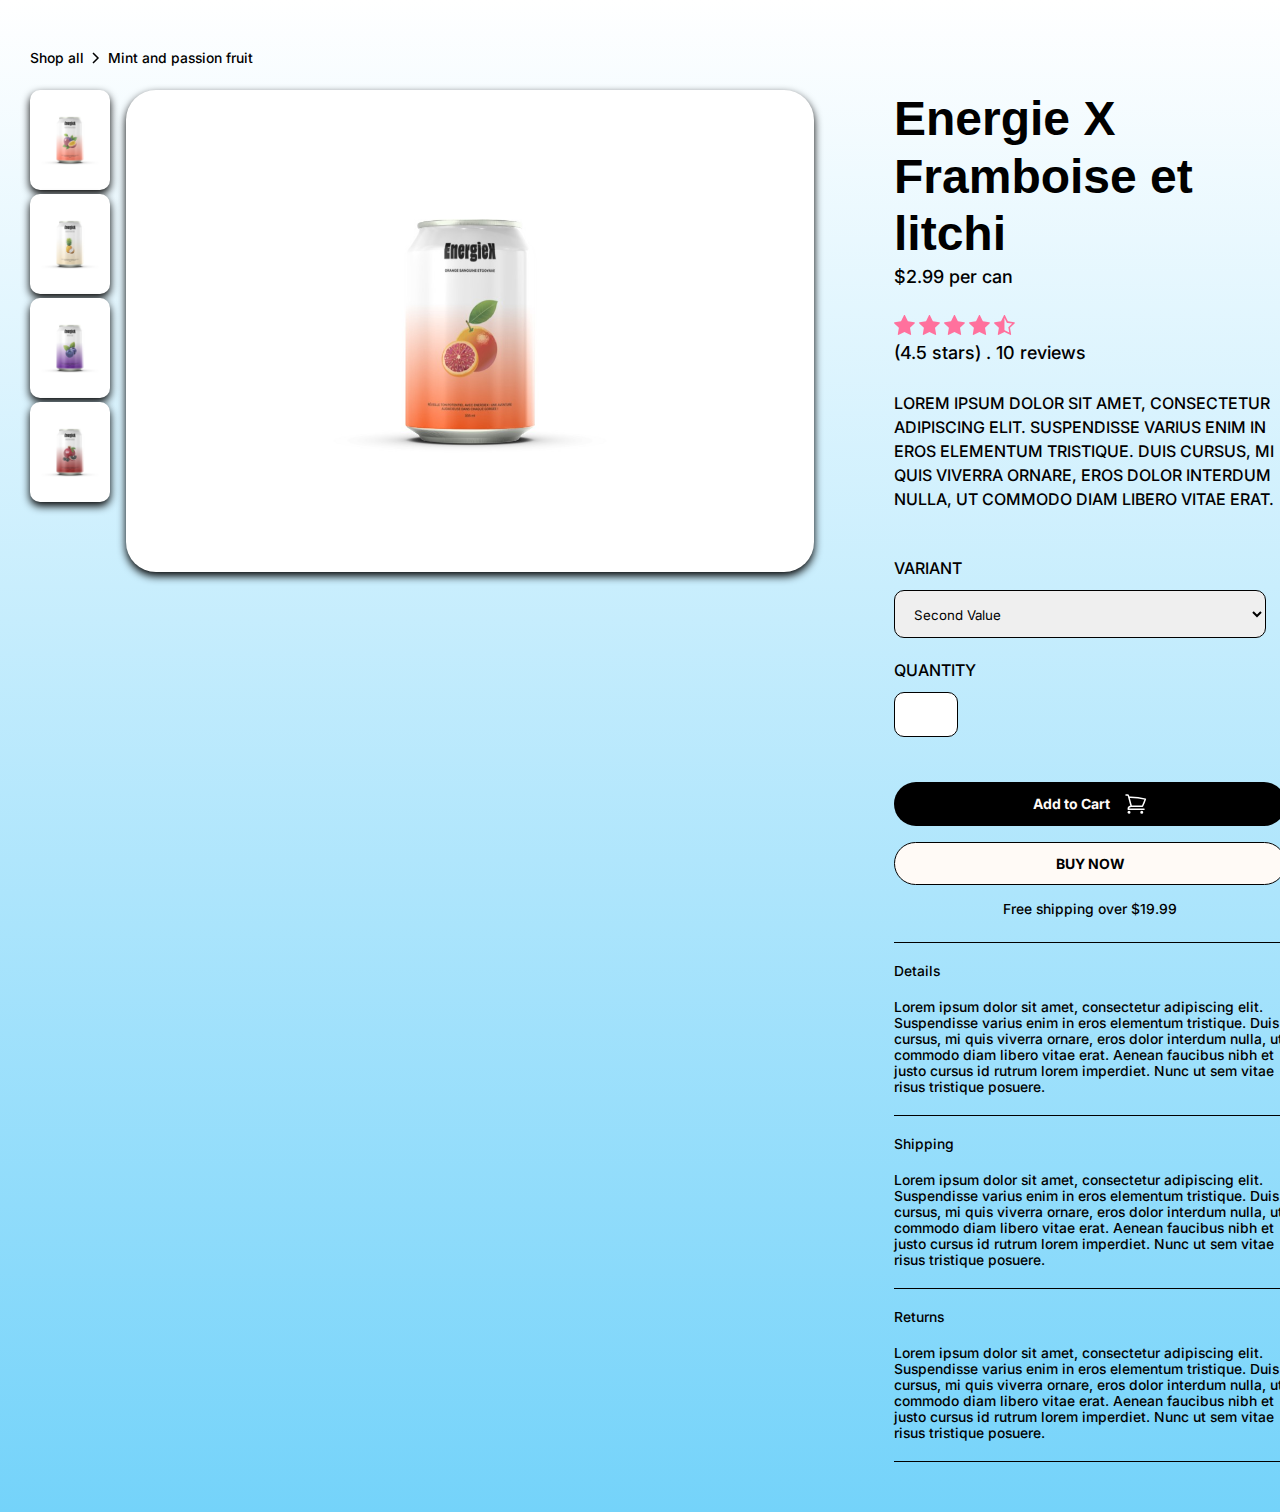
==== product.html @ bf5f7eb1 "kkvjfkdjehu" ====
<!DOCTYPE html>
<html lang="en">
  <head>
    <meta charset="UTF-8" />
    <meta name="viewport" content="width=device-width, initial-scale=1.0" />
    <link rel="stylesheet" href="style.css" />
    <title>EnergieX | Products</title>
  </head>
  <body>
    <section style="padding: 50px 30px;">
      <div class="path">
        <p class="body-font">Shop all</p>
        <img src="/assets/img/svg/arrow.svg" alt="" />
        <p class="body-font">Mint and passion fruit</p>
      </div>
      <aside>
        <div class="preview">
          <div class="quick_product">
            <div>
              <img src="/assets/img/png/mockupPng1.png" alt="" />
            </div>
            <div>
              <img src="/assets/img/png/mockupPng2.png" alt="" />
            </div>
            <div>
              <img src="/assets/img/png/mockupPng3.png" alt="" />
            </div>
            <div>
              <img src="/assets/img/png/mockupPng4.png" alt="" />
            </div>
          </div>
          <div class="img_preview">
            <img style="max-width: 688px; max-height: 640px; object-fit: cover;" src="/assets/img/png/mockupPng5.png" alt="" />
          </div>
        </div>
        <div class="product-details">
          <div class="product-name">
            <h4 class="headline4">Energie X Framboise et litchi</h4>
            <p class="body-font2">$2.99 per can</p>
          </div>
          <div class="rate">
            <div class="stars">
              <img src="/assets/img/svg/start_filled.svg" alt="" />
              <img src="/assets/img/svg/start_filled.svg" alt="" />
              <img src="/assets/img/svg/start_filled.svg" alt="" />
              <img src="/assets/img/svg/start_filled.svg" alt="" />
              <img src="/assets/img/svg/star_half.svg" alt="" />
            </div>
            <p class="body-font2">(4.5 stars) . 10 reviews</p>
          </div>
          <p class="tagline">
            Lorem ipsum dolor sit amet, consectetur adipiscing elit. Suspendisse
            varius enim in eros elementum tristique. Duis cursus, mi quis
            viverra ornare, eros dolor interdum nulla, ut commodo diam libero
            vitae erat.
          </p>
          <div>
            <div class="form-input">
              <label class="tagline" for="">Variant</label>
              <select class="input-text" name="Select">
                <option value="first">First Value</option>
                <option value="second" selected>Second Value</option>
                <option value="third">Third Value</option>
                <option value="third">Third Value</option>
                <option value="third">Third Value</option>
                <option value="third">Third Value</option>
                <option value="third">Third Value</option>
                <option value="third">Third Value</option>
                <option value="third">Third Value</option>
              </select>
            </div>
            <div class="form-input">
              <label class="tagline" for="">Quantity</label>
              <input class="quantity" type="text" />
            </div>
          </div>
          <div class="button-large">
            <button style="width: 100%;" class="button-secondary">
              <p>Add to Cart</p>
              <img src="/assets/img/svg/cart.svg" alt="" />
            </button>
            <button style="width: 100%;" class="button-primary">BUY NOW</button>
            <p class="body-font">Free shipping over $19.99</p>
          </div>
          <div class="delivery_infos">
            <div>
              <p class="body-font">Details</p>
              <p class="body-font">
                Lorem ipsum dolor sit amet, consectetur adipiscing elit.
                Suspendisse varius enim in eros elementum tristique. Duis
                cursus, mi quis viverra ornare, eros dolor interdum nulla, ut
                commodo diam libero vitae erat. Aenean faucibus nibh et justo
                cursus id rutrum lorem imperdiet. Nunc ut sem vitae risus
                tristique posuere.
              </p>
            </div>
            <div>
              <p class="body-font">Shipping</p>
              <p class="body-font">
                Lorem ipsum dolor sit amet, consectetur adipiscing elit.
                Suspendisse varius enim in eros elementum tristique. Duis
                cursus, mi quis viverra ornare, eros dolor interdum nulla, ut
                commodo diam libero vitae erat. Aenean faucibus nibh et justo
                cursus id rutrum lorem imperdiet. Nunc ut sem vitae risus
                tristique posuere.
              </p>
            </div>
            <div>
              <p class="body-font">Returns</p>
              <p class="body-font">
                Lorem ipsum dolor sit amet, consectetur adipiscing elit.
                Suspendisse varius enim in eros elementum tristique. Duis
                cursus, mi quis viverra ornare, eros dolor interdum nulla, ut
                commodo diam libero vitae erat. Aenean faucibus nibh et justo
                cursus id rutrum lorem imperdiet. Nunc ut sem vitae risus
                tristique posuere.
              </p>
            </div>
          </div>
        </div>
      </aside>
    </section>
  </body>
</html>
---- style.css ----
@import url("https://fonts.googleapis.com/css2?family=Inter:ital,opsz,wght@0,14..32,100..900;1,14..32,100..900&display=swap");

/* Variable de couleurs et font. */

:root {
  --obviously_font: "obviously-condensed", sans-serif;
  --inter_font: "Inter", sans-serif;
  --linear-blue: linear-gradient(
    180deg,
    rgba(255, 255, 255, 1) 0%,
    rgba(116, 211, 250, 1) 100%
  );
  --linear-pink: linear-gradient(
    180deg,
    rgba(255, 255, 255, 1) 0%,
    rgba(250, 194, 216, 1) 100%
  );
  --vert-tropical: linear-gradient(
    180deg,
    rgba(255, 255, 255, 1) 0%,
    #00ffaa 100%
  );
  --linear-jaune: linear-gradient(
    180deg,
    rgba(255, 255, 255, 1) 0%,
    #ffd700 100%
  );
  --linear-orange: linear-gradient(
    180deg,
    rgba(255, 255, 255, 1) 0%,
    #ff4500 100%
  );
  --linear-violet: linear-gradient(
    180deg,
    rgba(255, 255, 255, 1) 0%,
    #4b0082 100%
  );
  --linear-pamplemouse: linear-gradient(
    180deg,
    rgba(255, 255, 255, 1) 0%,
    #ff6347 100%
  );
  --linear-beige: linear-gradient(
    180deg,
    rgba(255, 255, 255, 1) 0%,
    #f5deb3 100%
  );
  --linear-rouge: linear-gradient(
    180deg,
    rgba(255, 255, 255, 1) 0%,
    #8b0000 100%
  );
  --linear-rose2: linear-gradient(
    180deg,
    rgba(255, 255, 255, 1) 0%,
    #ff007f 100%
  );
  --linear-vert: linear-gradient(
    180deg,
    rgba(255, 255, 255, 1) 0%,
    #a8e05f 100%
  );
  --pink-color: #ff719d;
  --white-color: #fffaf6;
  --black-color: #000;
  --blue-color: #55b7e0;
}

/* Reset style par default */

* {
  padding: 0;
  margin: 0;
  box-sizing: border-box;
}

/* Styles des different text présent. */

.headline1 {
  font-family: var(--obviously_font);
  font-weight: 900;
  font-size: 159.57px;
  line-height: 172px;
  text-transform: uppercase;
  animation: slideIn 500ms ease-in-out;
}

.headline2 {
  font-family: var(--obviously_font);
  font-weight: 700;
  font-size: 68.91px;
  line-height: 84px;
  text-transform: uppercase;
}

.headline3 {
  font-family: var(--obviously_font);
  font-weight: 700;
  font-size: 58px;
  line-height: 110%;
}

.headline4 {
  font-family: var(--obviously_font);
  font-weight: 700;
  font-size: 48px;
  line-height: 120%;
}

.headline5 {
  font-family: var(--obviously_font);
  font-weight: 200;
  font-size: 39.71px;
  line-height: 19px;
}

.body-font2 {
  font-family: var(--inter_font);
  font-weight: 500;
  font-size: 18px;
  line-height: 150%;
}

.body_bold {
  font-family: var(--inter_font);
  font-weight: 700;
  font-size: 17.97px;
  line-height: 27px;
}

.uppercase {
  font-family: var(--inter_font);
  font-weight: 700;
  font-size: 17.97px;
  line-height: 27px;
  text-transform: uppercase;
}

.body-font {
  font-family: var(--inter_font);
  font-weight: 500;
  font-size: 13.88px;
  line-height: 16px;
}

.tagline {
  font-family: var(--inter_font);
  font-weight: 500;
  font-size: 16px;
  line-height: 150%;
  text-transform: uppercase;
}

.caption {
  font-family: var(--inter_font);
  font-weight: 600;
  font-size: 14px;
  line-height: 150%;
}

.underline {
  font-family: var(--inter_font);
  font-weight: 500;
  font-size: 14px;
  line-height: 150%;
  text-decoration: underline;
}

.link {
  font-family: var(--inter_font);
  font-weight: 700;
  font-size: 16px;
  line-height: 150%;
}

section {
  width: 100%;
  padding: 0 20px;
}

section:nth-child(1) {
  min-height: 100vh;
}

section:nth-child(odd) {
  background: var(--linear-blue);
}

section:nth-child(even) {
  background: var(--linear-pink);
}

footer {
  background-color: var(--blue-color);
  color: var(--white-color);
}

.menu {
  display: flex;
  align-items: center;
  gap: 20px;
}

nav {
  display: flex;
  padding: 10px 20px;
  border: 1px solid black;
  justify-content: space-between;
  border-radius: 27px;
  align-items: center;
  background-color: white;
  z-index: 500;
  position: fixed;
  top: 17px;
  max-width: 98%;
  width: 100%;
}

.nav-container {
  position: relative;
  display: flex;
  justify-content: center;
  width: 100%;
}

.button-primary {
  border: 1px solid black;
  background-color: var(--white-color);
  font-family: var(--inter_font);
  font-size: 16px;
  padding: 15px 45px;
  border-radius: 27px;
  font-weight: 700;
  width: fit-content;
  transition: all 0.3s ease-in-out;
  border: 1px solid black;
  box-shadow: 0 0 0 0 black;
  cursor: pointer;
}

.button-primary:hover {
  transform: translateY(-4px) translateX(-2px);
  box-shadow: 2px 5px 0 0 black;
}

.button-secondary {
  border: none;
  background-color: var(--black-color);
  font-family: var(--inter_font);
  font-weight: bold;
  font-size: 16px;
  color: var(--white-color);
  padding: 15px 45px;
  border-radius: 27px;
  width: fit-content;
  display: flex;
  align-items: center;
  justify-content: center;
  gap: 15px;
  transition: 250ms ease-in;
}

.button-secondary:hover {
  transform: translateY(-7px);
  transition: 250ms ease-in;
}

.header-info {
  display: flex;
  flex-direction: column;
  gap: 30px;
}

header {
  display: flex;
  align-items: center;
  justify-content: space-between;
  width: 100%;
  max-width: 1640px;
  margin: 135px auto;
}

.headerimg {
  position: relative;
}

.headerimg img {
  max-width: 50vw;
}

.headerimg > img:nth-child(2) {
  position: absolute;
  left: 0;
  top: 0;
  animation: scale 800ms ease-in-out;
}

@keyframes scale {
  0% {
    scale: 0%;
  }
  100% {
    scale: 100%;
  }
}

@keyframes slideIn {
  0% {
    margin-left: -2000px;
  }
  100% {
    margin-left: 0px;
  }
}

.flavours-title {
  text-align: center;
}

.flavours-title > p:nth-child(1) {
  color: var(--pink-color);
  margin-top: 85px;
}

.product-grid {
  display: grid;
  grid-template-columns: repeat(3, 1fr);
  gap: 24px;
  max-width: 1640px;
  margin: 0 auto;
  padding: 90px 0;
}

.card-product {
  border: 1px solid black;
  border-radius: 30px;
  padding: 25px 20px;
  display: flex;
  flex-direction: column;
  gap: 30px;
}

.product_info {
  display: flex;
  align-items: center;
  justify-content: space-between;
  width: 100%;
}

.product-img {
  width: 100%;
  display: flex;
  justify-content: center;
}

.card-product:nth-child(1) {
  background: var(--vert-tropical);
}

.card-product:nth-child(2) {
  background: var(--linear-jaune);
}

.card-product:nth-child(3) {
  background: var(--linear-vert);
}

.card-product:nth-child(4) {
  background: var(--linear-rose2);
}

.card-product:nth-child(5) {
  background: var(--linear-orange);
}
.card-product:nth-child(6) {
  background: var(--linear-rouge);
}
.card-product:nth-child(7) {
  background: var(--linear-violet);
}
.card-product:nth-child(8) {
  background: var(--linear-beige);
}
.card-product:nth-child(9) {
  background: var(--linear-pamplemouse);
}

.action-section {
  padding: 100px 64px;
  display: flex;
  justify-content: space-between;
  gap: 20px;
}

.action-info {
  display: flex;
  flex-direction: column;
  gap: 24px;
}

.avantages div {
  display: flex;
  align-items: center;
  gap: 16px;
  text-transform: uppercase;
}
.avantages {
  display: flex;
  flex-direction: column;
  gap: 16px;
}

.buttons-action {
  display: flex;
  align-items: center;
  gap: 24px;
}

.menu-footer {
  display: flex;
  align-items: center;
  justify-content: space-between;
  width: 100%;
  border-bottom: 1px solid var(--black-color);
  padding-bottom: 60px;
  margin-bottom: 32px;
}

footer {
  padding: 80px 64px;
}

li {
  list-style: none;
}

ul {
  display: flex;
  gap: 32px;
}

.social {
  display: flex;
  gap: 12px;
}

.credit {
  display: flex;
  justify-content: center;
}

.form-container {
  display: grid;
  place-content: center;
}

.form-input,
.message {
  display: flex;
  flex-direction: column;
  margin: 20px 20px 20px 0;
  gap: 10px;
}

.input-text {
  height: 48px;
  border-radius: 10px;
  outline: none;
  border: 1px solid black;
  min-width: 372px;
  padding: 15px;
  font-family: var(--inter_font);
}

textarea {
  font-family: var(--inter_font);
  padding: 15px;
  width: 100%;
  border-radius: 10px;
}

.form-user div {
  display: flex;
}

form {
  margin: 112px 0;
  display: flex;
  flex-direction: column;
  align-items: center;
  gap: 25px;
  padding: 20px 240px;
  background-color: rgba(255, 255, 255, 0.1);
  backdrop-filter: blur(2px);
  -webkit-backdrop-filter: blur(2px);
  box-shadow: 0 4px 30px rgba(0, 0, 0, 0.1);
  border-radius: 16px;
  border: 1px solid rgba(255, 255, 255, 0.2);
  z-index: 50;
}

.message {
  display: flex;
  align-items: center;
}

section:nth-child(4) {
  position: relative;
  overflow: hidden;
}

section:nth-child(4)::before {
  content: url(/assets/img/png/can_glass1.png);
  position: absolute;
  bottom: -200px;
  left: 100px;
  animation: slideToTop 1500ms ease-in-out;
}
section:nth-child(4)::after {
  content: url(/assets/img/png/can_glass2.png);
  position: absolute;
  bottom: -200px;
  right: -150px;
  animation: slideToTop 1400ms ease-in-out;
}

@keyframes slideToTop {
  0% {
    bottom: -2000px;
  }
  100% {
    bottom: -200px;
  }
}

.rate:nth-child(1) {
  margin-bottom: -50px;
}

.quick_product img {
  height: 100px;
  width: 80px;
  object-fit: cover;
  filter: drop-shadow(0px 4px 4px #000000);
  border-radius: 10px;
}

.img_preview img {
  object-fit: cover;
  filter: drop-shadow(0px 4px 4px #000000);
  border-radius: 30px;
}

.path {
  display: flex;
  align-items: center;
  gap: 8px;
}

.preview {
  display: flex;
  gap: 16px;
}

.product-details {
  display: flex;
  flex-direction: column;
  gap: 25px;
}

aside {
  display: flex;
  gap: 80px;
  margin-top: 24px;
}

.quantity {
  width: 64px;
  height: 45px;
  border-radius: 10px;
  border: 1px solid black;
  padding: 10px;
}

.button-large {
  display: flex;
  flex-direction: column;
  align-items: center;
  gap: 16px;
}

.delivery_infos div {
  display: flex;
  flex-direction: column;
  gap: 20px;
  padding: 20px 0;
}

.delivery_infos div:nth-child(1) {
  border-top: #000 1px solid;
  border-bottom: #000 1px solid;
}

.delivery_infos div:nth-child(3) {
  border-top: #000 1px solid;
  border-bottom: #000 1px solid;
}

@media (max-width: 1418px) {
  .headline1 {
    font-size: 120px;
    line-height: 120px;
  }

  .button-primary {
    font-size: 14px;
    padding: 12px 35px;
  }

  .button-secondary {
    font-size: 14px;
    padding: 12px 35px;
  }
}

@media (max-width: 1170px) {
  .action-section {
    flex-direction: column;
  }

  .product-grid {
    grid-template-columns: repeat(2, 1fr);
  }
}

@media (max-width: 1418px) {
  .headline1 {
    font-family: var(--obviously_font);
    font-weight: 900;
    font-size: 120px;
    line-height: 120px;
    text-transform: uppercase;
    animation: slideIn 500ms ease-in-out;
  }

  .button-primary {
    font-size: 14px;
    padding: 12px 35px;
  }

  .button-secondary {
    font-size: 14px;
    padding: 12px 35px;
  }


}

@media (max-width: 948px) {
  header {
    flex-direction: column;
    align-items: flex-start;
    gap: 50px;
  }

  section:nth-child(4)::before {
    display: none;
   }
   section:nth-child(4)::after {
     display: none;
   }

  .product-grid {
    grid-template-columns: repeat(1, 1fr);
    max-width: 80vw;
  }

  .buttons-action {
    flex-direction: column;
  }

  .buttons-action button {
    width: 100%;
  }

  .form-user div {
    flex-direction: column;
  }

  .menu-footer {
    flex-direction: column;
    gap: 30px;
  }

  footer ul {
    flex-direction: column;
    align-items: center;
  }

  .menu p, .profile-img {
    display: none;
  }

  .headline1 {
    font-size: 80px;
    line-height: 80px;
  }

  section:nth-child(1) {
    min-height: fit-content;
  }

}
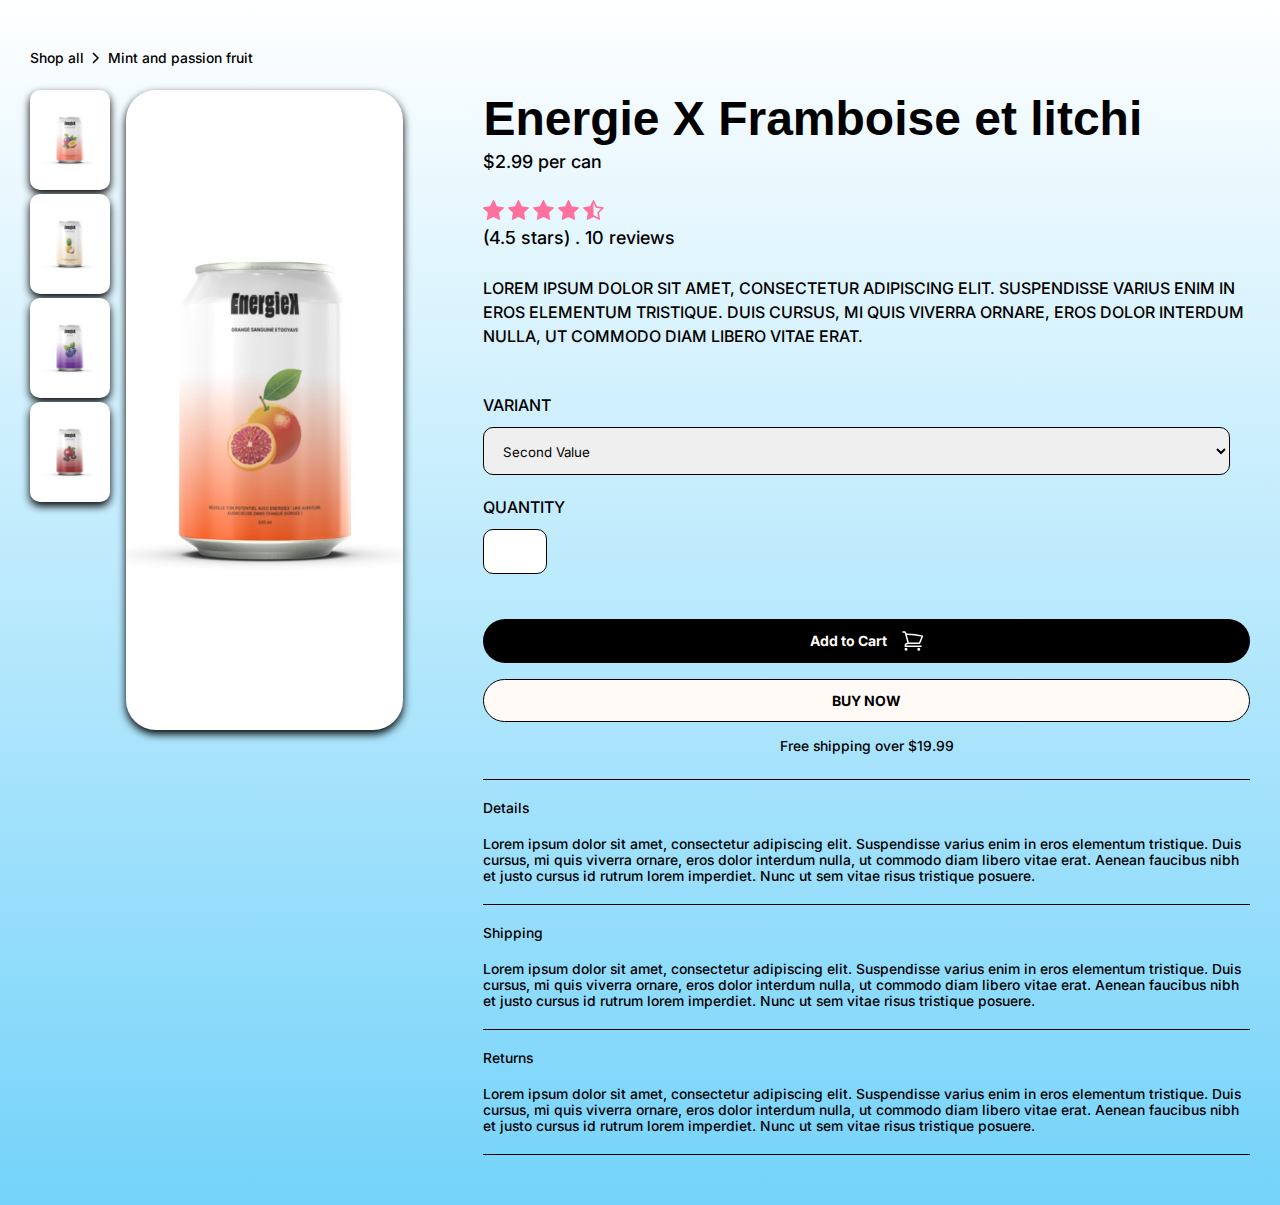
==== commit 1de08243: "dg" ====
--- a/product.html
+++ b/product.html
@@ -14,7 +14,7 @@
         <p class="body-font">Mint and passion fruit</p>
       </div>
       <aside>
-        <div class="preview">
+        <div class="preview" style="max-height: max-content;">
           <div class="quick_product">
             <div>
               <img src="/assets/img/png/mockupPng1.png" alt="" />
@@ -29,8 +29,8 @@
               <img src="/assets/img/png/mockupPng4.png" alt="" />
             </div>
           </div>
-          <div class="img_preview">
-            <img style="max-width: 688px; max-height: 640px; object-fit: cover;" src="/assets/img/png/mockupPng5.png" alt="" />
+          <div class="img_preview" style="width: 100%; height: 640px; object-fit: cover;">
+            <img style="width: 100%; height: 100%;" src="/assets/img/png/mockupPng5.png" alt="" />
           </div>
         </div>
         <div class="product-details">
--- a/style.css
+++ b/style.css
@@ -628,6 +628,10 @@
     flex-direction: column;
   }
 
+  aside {
+    
+  }
+
   .product-grid {
     grid-template-columns: repeat(2, 1fr);
   }
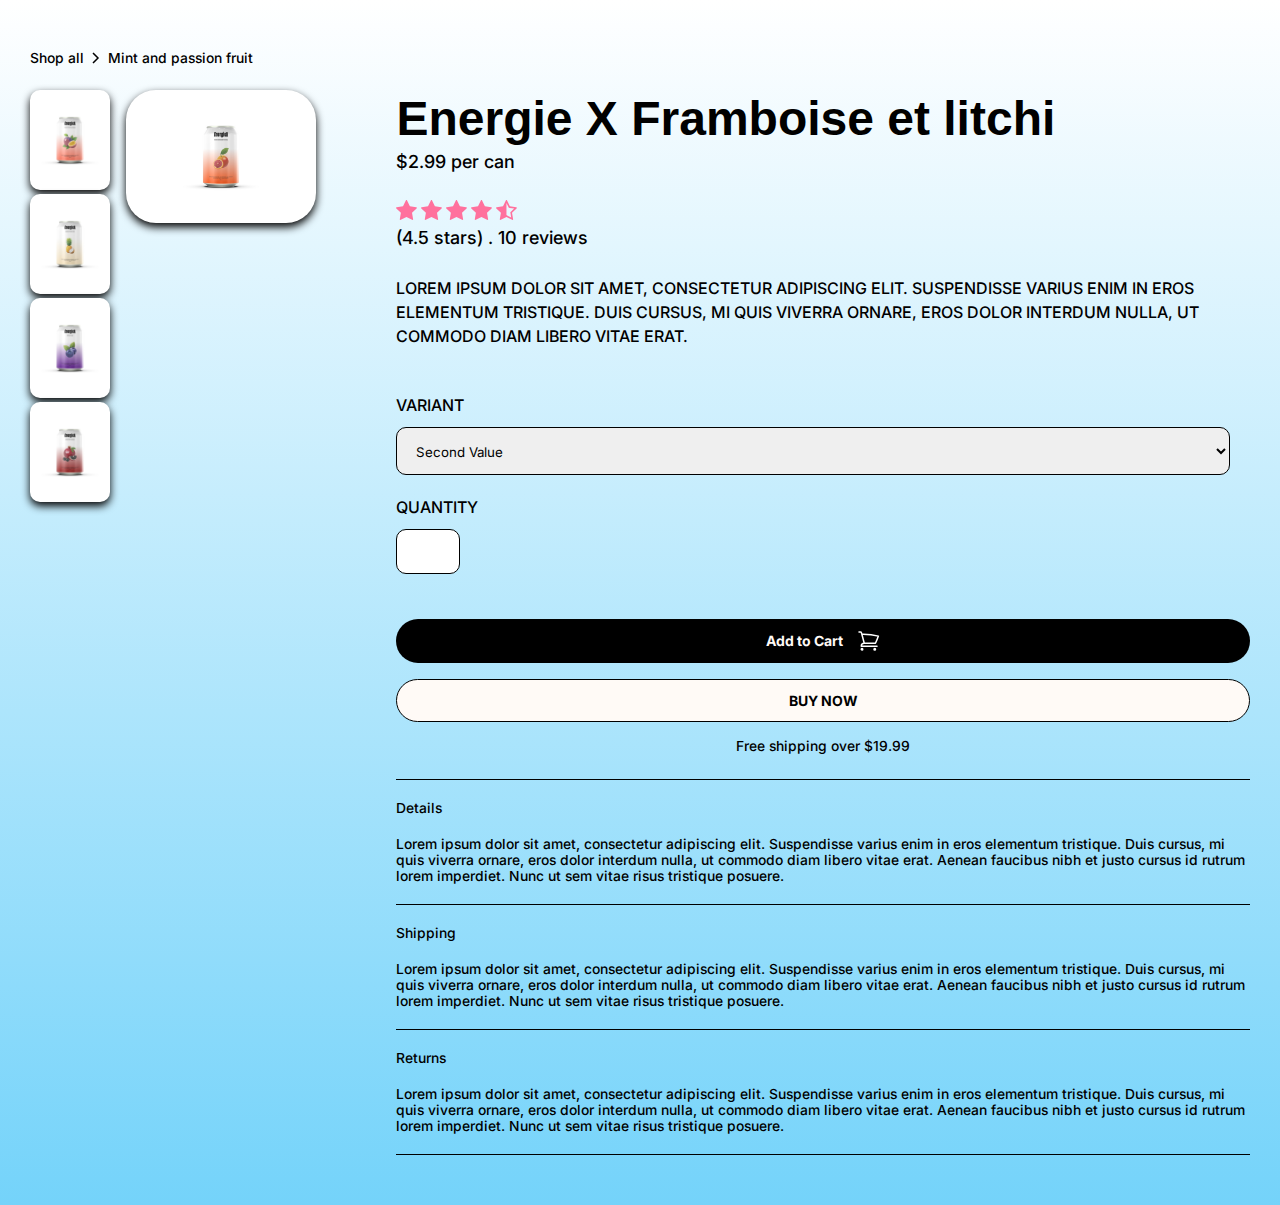
==== commit 6a4f3225: "respinsive brut finish" ====
--- a/product.html
+++ b/product.html
@@ -14,7 +14,7 @@
         <p class="body-font">Mint and passion fruit</p>
       </div>
       <aside>
-        <div class="preview" style="max-height: max-content;">
+        <div class="preview" style="height: max-content;">
           <div class="quick_product">
             <div>
               <img src="/assets/img/png/mockupPng1.png" alt="" />
@@ -29,7 +29,7 @@
               <img src="/assets/img/png/mockupPng4.png" alt="" />
             </div>
           </div>
-          <div class="img_preview" style="width: 100%; height: 640px; object-fit: cover;">
+          <div class="img_preview" style="max-width: 600px; height: 100%; object-fit: cover;">
             <img style="width: 100%; height: 100%;" src="/assets/img/png/mockupPng5.png" alt="" />
           </div>
         </div>
@@ -57,7 +57,7 @@
           <div>
             <div class="form-input">
               <label class="tagline" for="">Variant</label>
-              <select class="input-text" name="Select">
+              <select class="input-variant" name="Select">
                 <option value="first">First Value</option>
                 <option value="second" selected>Second Value</option>
                 <option value="third">Third Value</option>
--- a/style.css
+++ b/style.css
@@ -472,6 +472,15 @@
   font-family: var(--inter_font);
 }
 
+.input-variant {
+  height: 48px;
+  border-radius: 10px;
+  outline: none;
+  border: 1px solid black;
+  padding: 15px;
+  font-family: var(--inter_font);
+}
+
 textarea {
   font-family: var(--inter_font);
   padding: 15px;
@@ -544,6 +553,10 @@
   filter: drop-shadow(0px 4px 4px #000000);
   border-radius: 10px;
 }
+.quick_product {
+  width: fit-content;
+}
+
 
 .img_preview img {
   object-fit: cover;
@@ -629,7 +642,7 @@
   }
 
   aside {
-    
+    flex-direction: column;
   }
 
   .product-grid {
@@ -674,6 +687,7 @@
      display: none;
    }
 
+
   .product-grid {
     grid-template-columns: repeat(1, 1fr);
     max-width: 80vw;
@@ -714,4 +728,37 @@
     min-height: fit-content;
   }
 
-}
+  .headline4 {
+    font-family: var(--obviously_font);
+    font-weight: 700;
+    font-size: 36px;
+    line-height: 120%;
+  }
+
+  .preview, .quick_product{
+    flex-direction: column;
+  }
+
+  .quick_product{
+    display: flex;
+    flex-direction: row;
+    flex-wrap: wrap;
+    gap: 30px;
+  }
+
+  .input-variant {
+    min-width: 100%;
+  }
+
+  .headerimg img {
+    max-width: 100vw;
+  }
+
+  .uppercase {
+    font-family: var(--inter_font);
+    font-weight: 700;
+    font-size: 15px;
+    line-height: 27px;
+    text-transform: uppercase;
+  }
+}
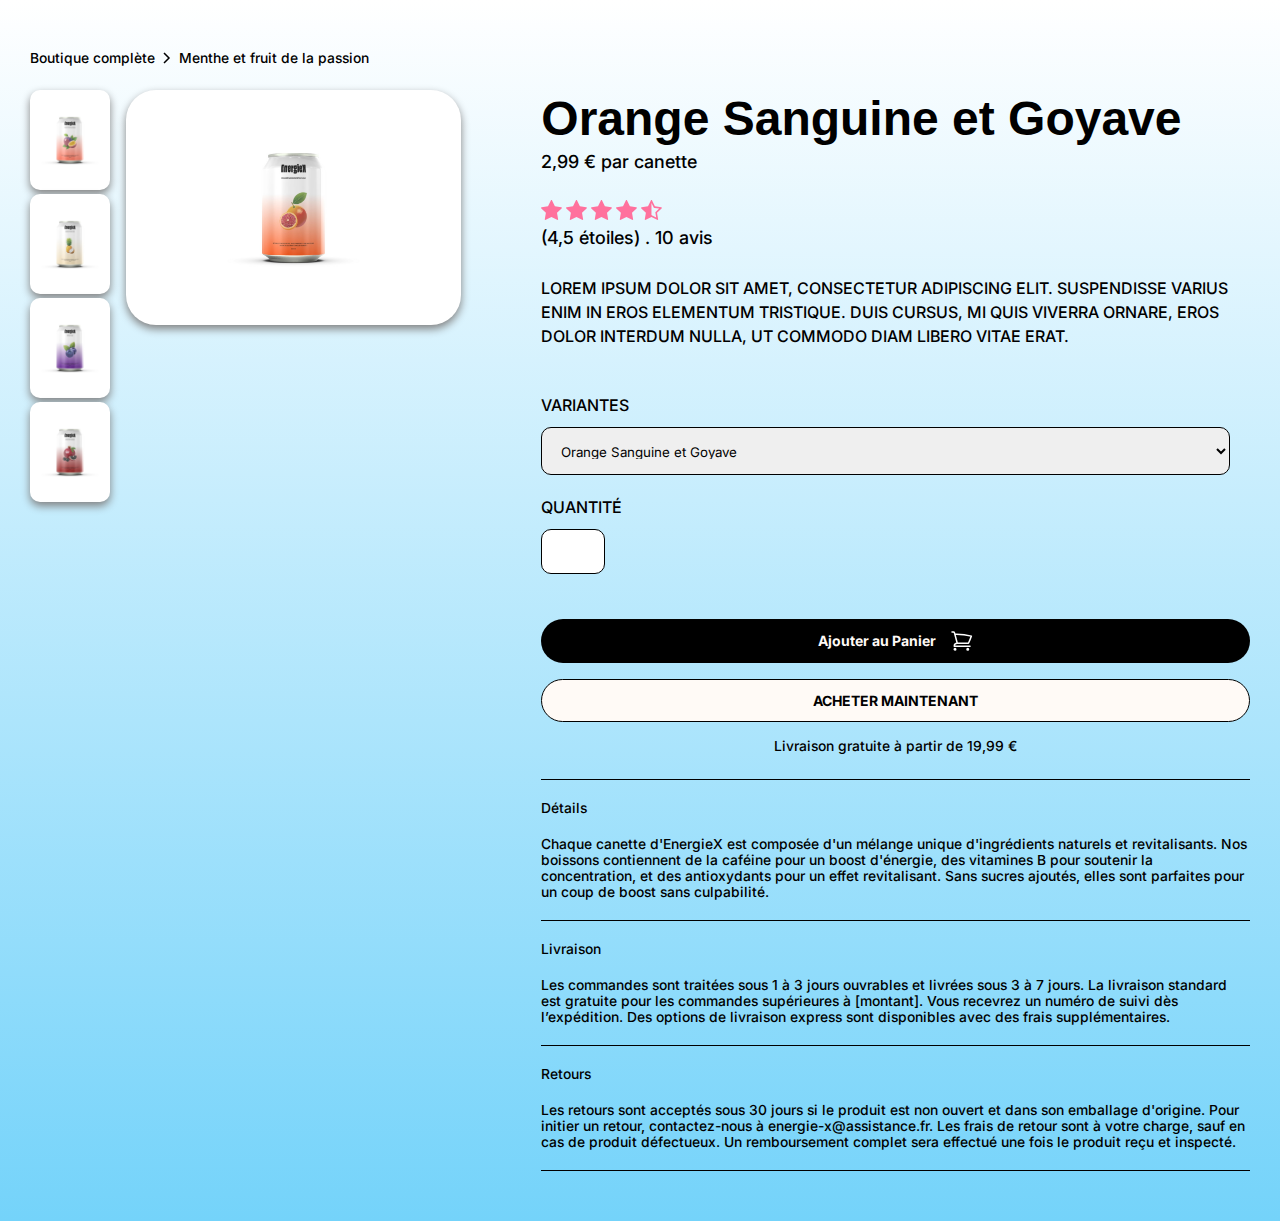
==== commit c0234357: "fkgouifr_uy" ====
--- a/product.html
+++ b/product.html
@@ -1,20 +1,20 @@
 <!DOCTYPE html>
-<html lang="en">
+<html lang="fr">
   <head>
     <meta charset="UTF-8" />
     <meta name="viewport" content="width=device-width, initial-scale=1.0" />
     <link rel="stylesheet" href="style.css" />
-    <title>EnergieX | Products</title>
+    <title>EnergieX | Produits</title>
   </head>
   <body>
-    <section style="padding: 50px 30px;">
+    <section id="items1" style="padding: 50px 30px">
       <div class="path">
-        <p class="body-font">Shop all</p>
+        <p class="body-font">Boutique complète</p>
         <img src="/assets/img/svg/arrow.svg" alt="" />
-        <p class="body-font">Mint and passion fruit</p>
+        <p class="body-font">Menthe et fruit de la passion</p>
       </div>
       <aside>
-        <div class="preview" style="height: max-content;">
+        <div class="preview" style="height: max-content">
           <div class="quick_product">
             <div>
               <img src="/assets/img/png/mockupPng1.png" alt="" />
@@ -29,14 +29,21 @@
               <img src="/assets/img/png/mockupPng4.png" alt="" />
             </div>
           </div>
-          <div class="img_preview" style="max-width: 600px; height: 100%; object-fit: cover;">
-            <img style="width: 100%; height: 100%;" src="/assets/img/png/mockupPng5.png" alt="" />
+          <div
+            class="img_preview"
+            style="max-width: 1300px; height: 100%; object-fit: cover"
+          >
+            <img
+              style="width: 100%; height: 100%"
+              src="/assets/img/png/mockupPng5.png"
+              alt=""
+            />
           </div>
         </div>
         <div class="product-details">
           <div class="product-name">
-            <h4 class="headline4">Energie X Framboise et litchi</h4>
-            <p class="body-font2">$2.99 per can</p>
+            <h4 class="headline4">Orange Sanguine et Goyave</h4>
+            <p class="body-font2">2,99 € par canette</p>
           </div>
           <div class="rate">
             <div class="stars">
@@ -46,7 +53,7 @@
               <img src="/assets/img/svg/start_filled.svg" alt="" />
               <img src="/assets/img/svg/star_half.svg" alt="" />
             </div>
-            <p class="body-font2">(4.5 stars) . 10 reviews</p>
+            <p class="body-font2">(4,5 étoiles) . 10 avis</p>
           </div>
           <p class="tagline">
             Lorem ipsum dolor sit amet, consectetur adipiscing elit. Suspendisse
@@ -56,64 +63,65 @@
           </p>
           <div>
             <div class="form-input">
-              <label class="tagline" for="">Variant</label>
+              <label class="tagline" for="">Variantes</label>
               <select class="input-variant" name="Select">
-                <option value="first">First Value</option>
-                <option value="second" selected>Second Value</option>
-                <option value="third">Third Value</option>
-                <option value="third">Third Value</option>
-                <option value="third">Third Value</option>
-                <option value="third">Third Value</option>
-                <option value="third">Third Value</option>
-                <option value="third">Third Value</option>
-                <option value="third">Third Value</option>
+                <option value="first" selected>
+                  Orange Sanguine et Goyave
+                </option>
+                <option value="second">Fruit du Dragon et Menthe</option>
+                <option value="third">Citron et Gingembre épicé</option>
+                <option value="third">Pomme Verte et Kiwi</option>
+                <option value="third">Framboise et Litchi</option>
+                <option value="third">Myrtille et Açaï</option>
+                <option value="third">Ananas et Noix de Coco</option>
+                <option value="third">Cerise Noire et Grenade</option>
+                <option value="third">Pêche et Fruit de la Passion</option>
               </select>
             </div>
             <div class="form-input">
-              <label class="tagline" for="">Quantity</label>
+              <label class="tagline" for="">Quantité</label>
               <input class="quantity" type="text" />
             </div>
           </div>
           <div class="button-large">
-            <button style="width: 100%;" class="button-secondary">
-              <p>Add to Cart</p>
+            <button style="width: 100%" class="button-secondary">
+              <p>Ajouter au Panier</p>
               <img src="/assets/img/svg/cart.svg" alt="" />
             </button>
-            <button style="width: 100%;" class="button-primary">BUY NOW</button>
-            <p class="body-font">Free shipping over $19.99</p>
+            <button style="width: 100%" class="button-primary">ACHETER MAINTENANT</button>
+            <p class="body-font">Livraison gratuite à partir de 19,99 €</p>
           </div>
           <div class="delivery_infos">
             <div>
-              <p class="body-font">Details</p>
+              <p class="body-font">Détails</p>
               <p class="body-font">
-                Lorem ipsum dolor sit amet, consectetur adipiscing elit.
-                Suspendisse varius enim in eros elementum tristique. Duis
-                cursus, mi quis viverra ornare, eros dolor interdum nulla, ut
-                commodo diam libero vitae erat. Aenean faucibus nibh et justo
-                cursus id rutrum lorem imperdiet. Nunc ut sem vitae risus
-                tristique posuere.
+                Chaque canette d'EnergieX est composée d'un mélange unique
+                d'ingrédients naturels et revitalisants. Nos boissons
+                contiennent de la caféine pour un boost d'énergie, des vitamines
+                B pour soutenir la concentration, et des antioxydants pour un
+                effet revitalisant. Sans sucres ajoutés, elles sont parfaites
+                pour un coup de boost sans culpabilité.
               </p>
             </div>
             <div>
-              <p class="body-font">Shipping</p>
+              <p class="body-font">Livraison</p>
               <p class="body-font">
-                Lorem ipsum dolor sit amet, consectetur adipiscing elit.
-                Suspendisse varius enim in eros elementum tristique. Duis
-                cursus, mi quis viverra ornare, eros dolor interdum nulla, ut
-                commodo diam libero vitae erat. Aenean faucibus nibh et justo
-                cursus id rutrum lorem imperdiet. Nunc ut sem vitae risus
-                tristique posuere.
+                Les commandes sont traitées sous 1 à 3 jours ouvrables et
+                livrées sous 3 à 7 jours. La livraison standard est gratuite
+                pour les commandes supérieures à [montant]. Vous recevrez un
+                numéro de suivi dès l’expédition. Des options de livraison
+                express sont disponibles avec des frais supplémentaires.
               </p>
             </div>
             <div>
-              <p class="body-font">Returns</p>
+              <p class="body-font">Retours</p>
               <p class="body-font">
-                Lorem ipsum dolor sit amet, consectetur adipiscing elit.
-                Suspendisse varius enim in eros elementum tristique. Duis
-                cursus, mi quis viverra ornare, eros dolor interdum nulla, ut
-                commodo diam libero vitae erat. Aenean faucibus nibh et justo
-                cursus id rutrum lorem imperdiet. Nunc ut sem vitae risus
-                tristique posuere.
+                Les retours sont acceptés sous 30 jours si le produit est non
+                ouvert et dans son emballage d'origine. Pour initier un retour,
+                contactez-nous à energie-x@assistance.fr. Les frais de retour
+                sont à votre charge, sauf en cas de produit défectueux. Un
+                remboursement complet sera effectué une fois le produit reçu et
+                inspecté.
               </p>
             </div>
           </div>
--- a/style.css
+++ b/style.css
@@ -73,6 +73,8 @@
   margin: 0;
   box-sizing: border-box;
 }
+
+
 
 /* Styles des different text présent. */
 
@@ -195,10 +197,44 @@
   color: var(--white-color);
 }
 
-.menu {
+.menu1 {
   display: flex;
   align-items: center;
   gap: 20px;
+  width: 100%;
+}
+
+.menu2 {
+  display: flex;
+  align-items: center;
+  gap: 20px;
+  width: 100%;
+  justify-content: flex-end;
+}
+
+.linkAnim {
+  color: var(--black-color);
+  position: relative;
+  text-decoration: none;
+}
+
+.linkAnim::before {
+  content: '';
+  position: absolute;
+  width: 100%;
+  height: 2px;
+  border-radius: 2px;
+  background-color: #18272F;
+  bottom: 0;
+  left: 0;
+  transform-origin: right;
+  transform: scaleX(0);
+  transition: transform .3s ease-in-out;
+}
+
+.linkAnim:hover::before {
+  transform-origin: left;
+  transform: scaleX(1);
 }
 
 nav {
@@ -265,6 +301,20 @@
   transition: 250ms ease-in;
 }
 
+@keyframes shake {
+  0% { transform: translate(1px, 1px) rotate(0deg); }
+  10% { transform: translate(-1px, -2px) rotate(-1deg); }
+  20% { transform: translate(-3px, 0px) rotate(1deg); }
+  30% { transform: translate(3px, 2px) rotate(0deg); }
+  40% { transform: translate(1px, -1px) rotate(1deg); }
+  50% { transform: translate(-1px, 2px) rotate(-1deg); }
+  60% { transform: translate(-3px, 1px) rotate(0deg); }
+  70% { transform: translate(3px, 1px) rotate(-1deg); }
+  80% { transform: translate(-1px, -1px) rotate(1deg); }
+  90% { transform: translate(1px, 2px) rotate(0deg); }
+  100% { transform: translate(1px, -2px) rotate(-1deg); }
+}
+
 .header-info {
   display: flex;
   flex-direction: column;
@@ -295,6 +345,30 @@
   animation: scale 800ms ease-in-out;
 }
 
+.stars img:nth-child(1) {
+  animation: scale 800ms ease-in-out;
+}
+.stars img:nth-child(2) {
+  animation: scale 800ms ease-in-out;
+  animation-delay: 300ms;
+}
+.stars img:nth-child(3) {
+  animation: scale 800ms ease-in-out;
+  animation-delay: 300ms;
+}
+.stars img:nth-child(4) {
+  animation: scale 800ms ease-in-out;
+  animation-delay: 300ms;
+}
+.stars img:nth-child(5) {
+  animation: scale 800ms ease-in-out;
+  animation-delay: 300ms;
+}
+
+header .button-primary {
+  animation: slideIn 500ms ease-in-out;
+}
+
 @keyframes scale {
   0% {
     scale: 0%;
@@ -311,6 +385,9 @@
   100% {
     margin-left: 0px;
   }
+}
+.flavours-title {
+  text-align: center;
 }
 
 .flavours-title {
@@ -342,15 +419,27 @@
 
 .product_info {
   display: flex;
-  align-items: center;
   justify-content: space-between;
   width: 100%;
 }
 
 .product-img {
-  width: 100%;
   display: flex;
   justify-content: center;
+  transition: 500ms ease-in-out;
+  width: 100%;
+  height: 100%;
+}
+
+nav, footer > * {
+  cursor: pointer;
+}
+
+.product-img:hover {
+  animation: shake 0.5s;
+
+  /* When the animation is finished, start again */
+  animation-iteration-count: infinite;
 }
 
 .card-product:nth-child(1) {
@@ -508,6 +597,16 @@
   z-index: 50;
 }
 
+nav::before {
+  position: absolute;
+  content: url(/assets/img/png/badge.png);
+  bottom: -50px;
+  left: 25%;
+  width: 20px;
+  aspect-ratio: 1/1;
+  animation: scale 800ms ease-in-out;
+}
+
 .message {
   display: flex;
   align-items: center;
@@ -550,8 +649,10 @@
   height: 100px;
   width: 80px;
   object-fit: cover;
-  filter: drop-shadow(0px 4px 4px #000000);
+  filter: drop-shadow(0px 4px 4px #818181);
   border-radius: 10px;
+  animation: slideTop 500ms ease-in;
+  transition: 500ms;
 }
 .quick_product {
   width: fit-content;
@@ -560,8 +661,9 @@
 
 .img_preview img {
   object-fit: cover;
-  filter: drop-shadow(0px 4px 4px #000000);
+  filter: drop-shadow(0px 4px 4px #818181);
   border-radius: 30px;
+  transition: 800ms;
 }
 
 .path {
@@ -715,7 +817,7 @@
     align-items: center;
   }
 
-  .menu p, .profile-img {
+  .menu1 p, .profile-img, nav:before {
     display: none;
   }
 
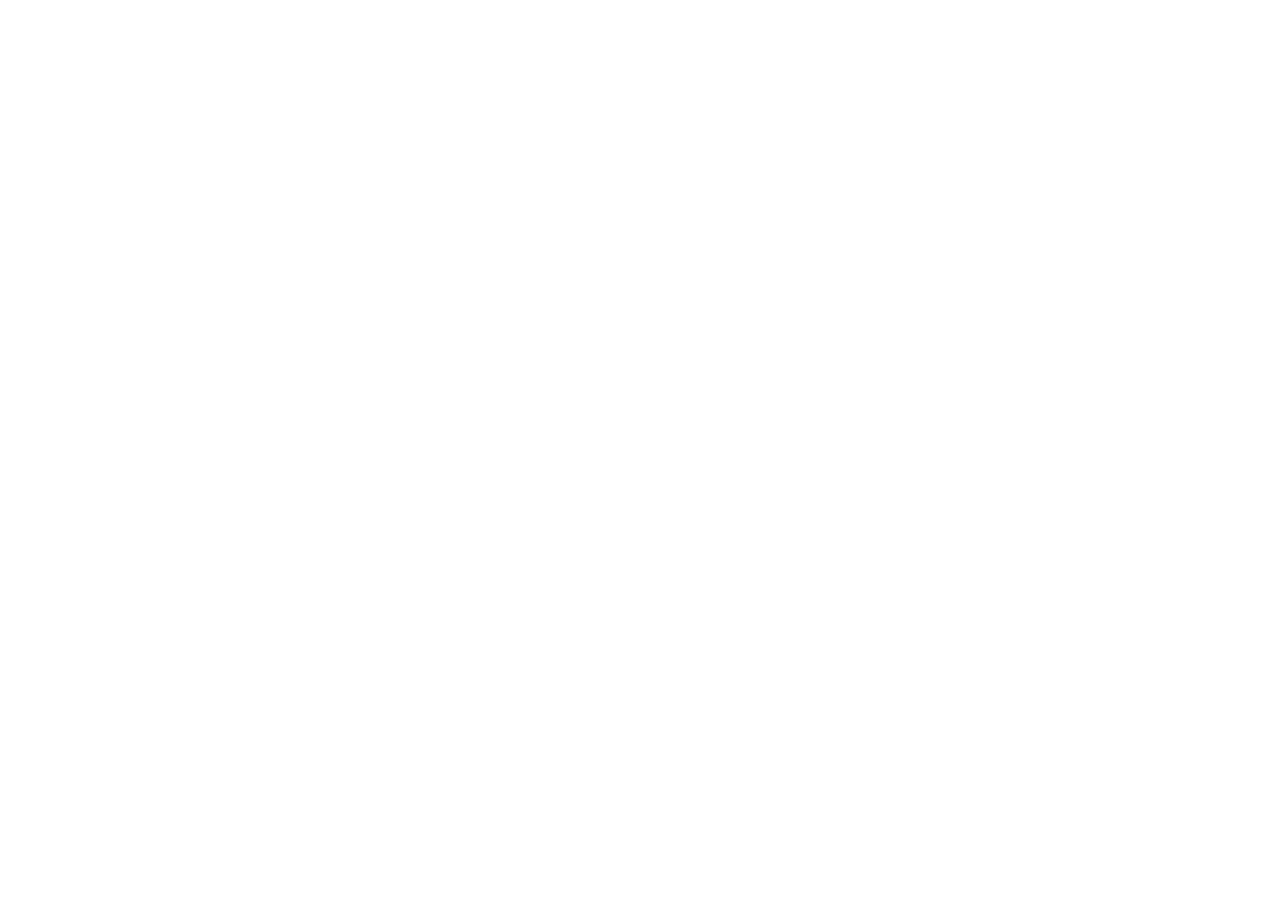
==== commit 667b0b88: "final commit thursday" ====
--- a/product.html
+++ b/product.html
@@ -7,11 +7,563 @@
     <title>EnergieX | Produits</title>
   </head>
   <body>
-    <section id="items1" style="padding: 50px 30px">
+    <div class="product_page" id="items1" style="padding: 50px 30px">
       <div class="path">
         <p class="body-font">Boutique complète</p>
         <img src="/assets/img/svg/arrow.svg" alt="" />
-        <p class="body-font">Menthe et fruit de la passion</p>
+        <p class="body-font">Fruit du dragon et menthe</p>
+      </div>
+      <aside>
+        <div class="preview" style="height: max-content">
+          <div class="quick_product">
+            <div>
+              <img src="/assets/img/png/mockupPng1.png" alt="" />
+            </div>
+            <div>
+              <img src="/assets/img/png/mockupPng2.png" alt="" />
+            </div>
+            <div>
+              <img src="/assets/img/png/mockupPng3.png" alt="" />
+            </div>
+            <div>
+              <img src="/assets/img/png/mockupPng4.png" alt="" />
+            </div>
+          </div>
+          <div
+            class="img_preview"
+            style="max-width: 1300px; height: 100%; object-fit: cover"
+          >
+            <img
+              style="width: 100%; height: 100%"
+              src="/assets/img/png/mockupPng9.png"
+              alt=""
+            />
+          </div>
+        </div>
+        <div class="product-details">
+          <div class="product-name">
+            <h4 class="headline4">Fruit du dragon et menthe</h4>
+            <p class="body-font2">2,99 € par canette</p>
+          </div>
+          <div class="rate">
+            <div class="stars">
+              <img src="/assets/img/svg/start_filled.svg" alt="" />
+              <img src="/assets/img/svg/start_filled.svg" alt="" />
+              <img src="/assets/img/svg/start_filled.svg" alt="" />
+              <img src="/assets/img/svg/start_filled.svg" alt="" />
+              <img src="/assets/img/svg/star_half.svg" alt="" />
+            </div>
+            <p class="body-font2">(4,5 étoiles) . 10 avis</p>
+          </div>
+          <p class="tagline">
+            Lorem ipsum dolor sit amet, consectetur adipiscing elit. Suspendisse
+            varius nim in eros elementum tristique. Duis cursus, mi quis viverra
+            ornare, eros dolor interdum nulla, ut commodo diam libero vitae
+            erat.
+          </p>
+          <div>
+            <div class="form-input">
+              <label class="tagline">Variantes</label>
+              <select class="input-variant" name="Select">
+                <option value="/product.html#items5" selected>
+                  Orange Sanguine et Goyave
+                </option>
+                <option value="/product.html#items1">
+                  Fruit du Dragon et Menthe
+                </option>
+                <option value="/product.html#items2">
+                  Citron et Gingembre épicé
+                </option>
+                <option value="/product.html#items3">
+                  Pomme Verte et Kiwi
+                </option>
+                <option value="/product.html#items4">
+                  Framboise et Litchi
+                </option>
+                <option value="/product.html#items6">Myrtille et Açaï</option>
+                <option value="/product.html#items7">
+                  Ananas et Noix de Coco
+                </option>
+                <option value="/product.html#items8">
+                  Cerise Noire et Grenade
+                </option>
+                <option value="/product.html#items9">
+                  Pêche et Fruit de la Passion
+                </option>
+              </select>
+            </div>
+            <div class="form-input">
+              <label class="tagline" for="">Quantité</label>
+              <input class="quantity" type="text" />
+            </div>
+          </div>
+          <div class="button-large">
+            <button style="width: 100%" class="button-secondary">
+              <p>Ajouter au Panier</p>
+              <img src="/assets/img/svg/cart.svg" alt="" />
+            </button>
+            <button style="width: 100%" class="button-primary">
+              ACHETER MAINTENANT
+            </button>
+            <p class="body-font">Livraison gratuite à partir de 19,99 €</p>
+          </div>
+          <div class="delivery_infos">
+            <div>
+              <p class="body-font">Détails</p>
+              <p class="body-font">
+                Chaque canette d'EnergieX est composée d'un mélange unique
+                d'ingrédients naturels et revitalisants. Nos boissons
+                contiennent de la caféine pour un boost d'énergie, des vitamines
+                B pour soutenir la concentration, et des antioxydants pour un
+                effet revitalisant. Sans sucres ajoutés, elles sont parfaites
+                pour un coup de boost sans culpabilité.
+              </p>
+            </div>
+            <div>
+              <p class="body-font">Livraison</p>
+              <p class="body-font">
+                Les commandes sont traitées sous 1 à 3 jours ouvrables et
+                livrées sous 3 à 7 jours. La livraison standard est gratuite
+                pour les commandes supérieures à [montant]. Vous recevrez un
+                numéro de suivi dès l’expédition. Des options de livraison
+                express sont disponibles avec des frais supplémentaires.
+              </p>
+            </div>
+            <div>
+              <p class="body-font">Retours</p>
+              <p class="body-font">
+                Les retours sont acceptés sous 30 jours si le produit est non
+                ouvert et dans son emballage d'origine. Pour initier un retour,
+                contactez-nous à energie-x@assistance.fr. Les frais de retour
+                sont à votre charge, sauf en cas de produit défectueux. Un
+                remboursement complet sera effectué une fois le produit reçu et
+                inspecté.
+              </p>
+            </div>
+          </div>
+        </div>
+      </aside>
+    </div>
+
+    <div class="product_page" id="items2" style="padding: 50px 30px">
+      <div class="path">
+        <p class="body-font">Boutique complète</p>
+        <img src="/assets/img/svg/arrow.svg" alt="" />
+        <p class="body-font">Citron et gingembre épicé</p>
+      </div>
+      <aside>
+        <div class="preview" style="height: max-content">
+          <div class="quick_product">
+            <div>
+              <img src="/assets/img/png/mockupPng1.png" alt="" />
+            </div>
+            <div>
+              <img src="/assets/img/png/mockupPng2.png" alt="" />
+            </div>
+            <div>
+              <img src="/assets/img/png/mockupPng3.png" alt="" />
+            </div>
+            <div>
+              <img src="/assets/img/png/mockupPng4.png" alt="" />
+            </div>
+          </div>
+          <div
+            class="img_preview"
+            style="max-width: 1300px; height: 100%; object-fit: cover"
+          >
+            <img
+              style="width: 100%; height: 100%"
+              src="/assets/img/png/mockupPng8.png"
+              alt=""
+            />
+          </div>
+        </div>
+        <div class="product-details">
+          <div class="product-name">
+            <h4 class="headline4">Citron et gingembre épicé</h4>
+            <p class="body-font2">2,99 € par canette</p>
+          </div>
+          <div class="rate">
+            <div class="stars">
+              <img src="/assets/img/svg/start_filled.svg" alt="" />
+              <img src="/assets/img/svg/start_filled.svg" alt="" />
+              <img src="/assets/img/svg/start_filled.svg" alt="" />
+              <img src="/assets/img/svg/start_filled.svg" alt="" />
+              <img src="/assets/img/svg/star_half.svg" alt="" />
+            </div>
+            <p class="body-font2">(4,5 étoiles) . 10 avis</p>
+          </div>
+          <p class="tagline">
+            Lorem ipsum dolor sit amet, consectetur adipiscing elit. Suspendisse
+            varius enim in eros elementum tristique. Duis cursus, mi quis
+            viverra ornare, eros dolor interdum nulla, ut commodo diam libero
+            vitae erat.
+          </p>
+          <div>
+            <div class="form-input">
+              <label class="tagline" for="">Variantes</label>
+              <select  class="input-variant" name="Select">
+                <option value="/product.html#items5" selected>
+                  Orange Sanguine et Goyave
+                </option>
+                <option value="/product.html#items1">
+                  Fruit du Dragon et Menthe
+                </option>
+                <option value="/product.html#items2">
+                  Citron et Gingembre épicé
+                </option>
+                <option value="/product.html#items3">
+                  Pomme Verte et Kiwi
+                </option>
+                <option value="/product.html#items4">
+                  Framboise et Litchi
+                </option>
+                <option value="/product.html#items6">Myrtille et Açaï</option>
+                <option value="/product.html#items7">
+                  Ananas et Noix de Coco
+                </option>
+                <option value="/product.html#items8">
+                  Cerise Noire et Grenade
+                </option>
+                <option value="/product.html#items9">
+                  Pêche et Fruit de la Passion
+                </option>
+              </select>
+            </div>
+            <div class="form-input">
+              <label class="tagline" for="">Quantité</label>
+              <input class="quantity" type="text" />
+            </div>
+          </div>
+          <div class="button-large">
+            <button style="width: 100%" class="button-secondary">
+              <p>Ajouter au Panier</p>
+              <img src="/assets/img/svg/cart.svg" alt="" />
+            </button>
+            <button style="width: 100%" class="button-primary">
+              ACHETER MAINTENANT
+            </button>
+            <p class="body-font">Livraison gratuite à partir de 19,99 €</p>
+          </div>
+          <div class="delivery_infos">
+            <div>
+              <p class="body-font">Détails</p>
+              <p class="body-font">
+                Chaque canette d'EnergieX est composée d'un mélange unique
+                d'ingrédients naturels et revitalisants. Nos boissons
+                contiennent de la caféine pour un boost d'énergie, des vitamines
+                B pour soutenir la concentration, et des antioxydants pour un
+                effet revitalisant. Sans sucres ajoutés, elles sont parfaites
+                pour un coup de boost sans culpabilité.
+              </p>
+            </div>
+            <div>
+              <p class="body-font">Livraison</p>
+              <p class="body-font">
+                Les commandes sont traitées sous 1 à 3 jours ouvrables et
+                livrées sous 3 à 7 jours. La livraison standard est gratuite
+                pour les commandes supérieures à [montant]. Vous recevrez un
+                numéro de suivi dès l’expédition. Des options de livraison
+                express sont disponibles avec des frais supplémentaires.
+              </p>
+            </div>
+            <div>
+              <p class="body-font">Retours</p>
+              <p class="body-font">
+                Les retours sont acceptés sous 30 jours si le produit est non
+                ouvert et dans son emballage d'origine. Pour initier un retour,
+                contactez-nous à energie-x@assistance.fr. Les frais de retour
+                sont à votre charge, sauf en cas de produit défectueux. Un
+                remboursement complet sera effectué une fois le produit reçu et
+                inspecté.
+              </p>
+            </div>
+          </div>
+        </div>
+      </aside>
+    </div>
+
+    <div class="product_page" id="items3" style="padding: 50px 30px">
+      <div class="path">
+        <p class="body-font">Boutique complète</p>
+        <img src="/assets/img/svg/arrow.svg" alt="" />
+        <p class="body-font">Pomme verte et kiwi</p>
+      </div>
+      <aside>
+        <div class="preview" style="height: max-content">
+          <div class="quick_product">
+            <div>
+              <img src="/assets/img/png/mockupPng1.png" alt="" />
+            </div>
+            <div>
+              <img src="/assets/img/png/mockupPng2.png" alt="" />
+            </div>
+            <div>
+              <img src="/assets/img/png/mockupPng3.png" alt="" />
+            </div>
+            <div>
+              <img src="/assets/img/png/mockupPng4.png" alt="" />
+            </div>
+          </div>
+          <div
+            class="img_preview"
+            style="max-width: 1300px; height: 100%; object-fit: cover"
+          >
+            <img
+              style="width: 100%; height: 100%"
+              src="/assets/img/png/mockupPng7.png"
+              alt=""
+            />
+          </div>
+        </div>
+        <div class="product-details">
+          <div class="product-name">
+            <h4 class="headline4">Pomme verte et kiwi</h4>
+            <p class="body-font2">2,99 € par canette</p>
+          </div>
+          <div class="rate">
+            <div class="stars">
+              <img src="/assets/img/svg/start_filled.svg" alt="" />
+              <img src="/assets/img/svg/start_filled.svg" alt="" />
+              <img src="/assets/img/svg/start_filled.svg" alt="" />
+              <img src="/assets/img/svg/start_filled.svg" alt="" />
+              <img src="/assets/img/svg/star_half.svg" alt="" />
+            </div>
+            <p class="body-font2">(4,5 étoiles) . 10 avis</p>
+          </div>
+          <p class="tagline">
+            Lorem ipsum dolor sit amet, consectetur adipiscing elit. Suspendisse
+            varius enim in eros elementum tristique. Duis cursus, mi quis
+            viverra ornare, eros dolor interdum nulla, ut commodo diam libero
+            vitae erat.
+          </p>
+          <div>
+            <div class="form-input">
+              <label class="tagline" for="">Variantes</label>
+              <select  class="input-variant" name="Select">
+                <option value="/product.html#items5" selected>
+                  Orange Sanguine et Goyave
+                </option>
+                <option value="/product.html#items1">
+                  Fruit du Dragon et Menthe
+                </option>
+                <option value="/product.html#items2">
+                  Citron et Gingembre épicé
+                </option>
+                <option value="/product.html#items3">
+                  Pomme Verte et Kiwi
+                </option>
+                <option value="/product.html#items4">
+                  Framboise et Litchi
+                </option>
+                <option value="/product.html#items6">Myrtille et Açaï</option>
+                <option value="/product.html#items7">
+                  Ananas et Noix de Coco
+                </option>
+                <option value="/product.html#items8">
+                  Cerise Noire et Grenade
+                </option>
+                <option value="/product.html#items9">
+                  Pêche et Fruit de la Passion
+                </option>
+              </select>
+            </div>
+            <div class="form-input">
+              <label class="tagline" for="">Quantité</label>
+              <input class="quantity" type="text" />
+            </div>
+          </div>
+          <div class="button-large">
+            <button style="width: 100%" class="button-secondary">
+              <p>Ajouter au Panier</p>
+              <img src="/assets/img/svg/cart.svg" alt="" />
+            </button>
+            <button style="width: 100%" class="button-primary">
+              ACHETER MAINTENANT
+            </button>
+            <p class="body-font">Livraison gratuite à partir de 19,99 €</p>
+          </div>
+          <div class="delivery_infos">
+            <div>
+              <p class="body-font">Détails</p>
+              <p class="body-font">
+                Chaque canette d'EnergieX est composée d'un mélange unique
+                d'ingrédients naturels et revitalisants. Nos boissons
+                contiennent de la caféine pour un boost d'énergie, des vitamines
+                B pour soutenir la concentration, et des antioxydants pour un
+                effet revitalisant. Sans sucres ajoutés, elles sont parfaites
+                pour un coup de boost sans culpabilité.
+              </p>
+            </div>
+            <div>
+              <p class="body-font">Livraison</p>
+              <p class="body-font">
+                Les commandes sont traitées sous 1 à 3 jours ouvrables et
+                livrées sous 3 à 7 jours. La livraison standard est gratuite
+                pour les commandes supérieures à [montant]. Vous recevrez un
+                numéro de suivi dès l’expédition. Des options de livraison
+                express sont disponibles avec des frais supplémentaires.
+              </p>
+            </div>
+            <div>
+              <p class="body-font">Retours</p>
+              <p class="body-font">
+                Les retours sont acceptés sous 30 jours si le produit est non
+                ouvert et dans son emballage d'origine. Pour initier un retour,
+                contactez-nous à energie-x@assistance.fr. Les frais de retour
+                sont à votre charge, sauf en cas de produit défectueux. Un
+                remboursement complet sera effectué une fois le produit reçu et
+                inspecté.
+              </p>
+            </div>
+          </div>
+        </div>
+      </aside>
+    </div>
+
+    <div class="product_page" id="items4" style="padding: 50px 30px">
+      <div class="path">
+        <p class="body-font">Boutique complète</p>
+        <img src="/assets/img/svg/arrow.svg" alt="" />
+        <p class="body-font">Framboise et litchi</p>
+      </div>
+      <aside>
+        <div class="preview" style="height: max-content">
+          <div class="quick_product">
+            <div>
+              <img src="/assets/img/png/mockupPng1.png" alt="" />
+            </div>
+            <div>
+              <img src="/assets/img/png/mockupPng2.png" alt="" />
+            </div>
+            <div>
+              <img src="/assets/img/png/mockupPng3.png" alt="" />
+            </div>
+            <div>
+              <img src="/assets/img/png/mockupPng4.png" alt="" />
+            </div>
+          </div>
+          <div
+            class="img_preview"
+            style="max-width: 1300px; height: 100%; object-fit: cover"
+          >
+            <img
+              style="width: 100%; height: 100%"
+              src="/assets/img/png/mockupPng6.png"
+              alt=""
+            />
+          </div>
+        </div>
+        <div class="product-details">
+          <div class="product-name">
+            <h4 class="headline4">Framboise et litchi</h4>
+            <p class="body-font2">2,99 € par canette</p>
+          </div>
+          <div class="rate">
+            <div class="stars">
+              <img src="/assets/img/svg/start_filled.svg" alt="" />
+              <img src="/assets/img/svg/start_filled.svg" alt="" />
+              <img src="/assets/img/svg/start_filled.svg" alt="" />
+              <img src="/assets/img/svg/start_filled.svg" alt="" />
+              <img src="/assets/img/svg/star_half.svg" alt="" />
+            </div>
+            <p class="body-font2">(4,5 étoiles) . 10 avis</p>
+          </div>
+          <p class="tagline">
+            Lorem ipsum dolor sit amet, consectetur adipiscing elit. Suspendisse
+            varius enim in eros elementum tristique. Duis cursus, mi quis
+            viverra ornare, eros dolor interdum nulla, ut commodo diam libero
+            vitae erat.
+          </p>
+          <div>
+            <div class="form-input">
+              <label class="tagline" for="">Variantes</label>
+              <select  class="input-variant" name="Select">
+                <option value="/product.html#items5" selected>
+                  Orange Sanguine et Goyave
+                </option>
+                <option value="/product.html#items1">
+                  Fruit du Dragon et Menthe
+                </option>
+                <option value="/product.html#items2">
+                  Citron et Gingembre épicé
+                </option>
+                <option value="/product.html#items3">
+                  Pomme Verte et Kiwi
+                </option>
+                <option value="/product.html#items4">
+                  Framboise et Litchi
+                </option>
+                <option value="/product.html#items6">Myrtille et Açaï</option>
+                <option value="/product.html#items7">
+                  Ananas et Noix de Coco
+                </option>
+                <option value="/product.html#items8">
+                  Cerise Noire et Grenade
+                </option>
+                <option value="/product.html#items9">
+                  Pêche et Fruit de la Passion
+                </option>
+              </select>
+            </div>
+            <div class="form-input">
+              <label class="tagline" for="">Quantité</label>
+              <input class="quantity" type="text" />
+            </div>
+          </div>
+          <div class="button-large">
+            <button style="width: 100%" class="button-secondary">
+              <p>Ajouter au Panier</p>
+              <img src="/assets/img/svg/cart.svg" alt="" />
+            </button>
+            <button style="width: 100%" class="button-primary">
+              ACHETER MAINTENANT
+            </button>
+            <p class="body-font">Livraison gratuite à partir de 19,99 €</p>
+          </div>
+          <div class="delivery_infos">
+            <div>
+              <p class="body-font">Détails</p>
+              <p class="body-font">
+                Chaque canette d'EnergieX est composée d'un mélange unique
+                d'ingrédients naturels et revitalisants. Nos boissons
+                contiennent de la caféine pour un boost d'énergie, des vitamines
+                B pour soutenir la concentration, et des antioxydants pour un
+                effet revitalisant. Sans sucres ajoutés, elles sont parfaites
+                pour un coup de boost sans culpabilité.
+              </p>
+            </div>
+            <div>
+              <p class="body-font">Livraison</p>
+              <p class="body-font">
+                Les commandes sont traitées sous 1 à 3 jours ouvrables et
+                livrées sous 3 à 7 jours. La livraison standard est gratuite
+                pour les commandes supérieures à [montant]. Vous recevrez un
+                numéro de suivi dès l’expédition. Des options de livraison
+                express sont disponibles avec des frais supplémentaires.
+              </p>
+            </div>
+            <div>
+              <p class="body-font">Retours</p>
+              <p class="body-font">
+                Les retours sont acceptés sous 30 jours si le produit est non
+                ouvert et dans son emballage d'origine. Pour initier un retour,
+                contactez-nous à energie-x@assistance.fr. Les frais de retour
+                sont à votre charge, sauf en cas de produit défectueux. Un
+                remboursement complet sera effectué une fois le produit reçu et
+                inspecté.
+              </p>
+            </div>
+          </div>
+        </div>
+      </aside>
+    </div>
+
+    <div class="product_page" id="items5" style="padding: 50px 30px">
+      <div class="path">
+        <p class="body-font">Boutique complète</p>
+        <img src="/assets/img/svg/arrow.svg" alt="" />
+        <p class="body-font">Orange sanguine et goyave</p>
       </div>
       <aside>
         <div class="preview" style="height: max-content">
@@ -64,18 +616,32 @@
           <div>
             <div class="form-input">
               <label class="tagline" for="">Variantes</label>
-              <select class="input-variant" name="Select">
-                <option value="first" selected>
+              <select  class="input-variant" name="Select">
+                <option value="/product.html#items5" selected>
                   Orange Sanguine et Goyave
                 </option>
-                <option value="second">Fruit du Dragon et Menthe</option>
-                <option value="third">Citron et Gingembre épicé</option>
-                <option value="third">Pomme Verte et Kiwi</option>
-                <option value="third">Framboise et Litchi</option>
-                <option value="third">Myrtille et Açaï</option>
-                <option value="third">Ananas et Noix de Coco</option>
-                <option value="third">Cerise Noire et Grenade</option>
-                <option value="third">Pêche et Fruit de la Passion</option>
+                <option value="/product.html#items1">
+                  Fruit du Dragon et Menthe
+                </option>
+                <option value="/product.html#items2">
+                  Citron et Gingembre épicé
+                </option>
+                <option value="/product.html#items3">
+                  Pomme Verte et Kiwi
+                </option>
+                <option value="/product.html#items4">
+                  Framboise et Litchi
+                </option>
+                <option value="/product.html#items6">Myrtille et Açaï</option>
+                <option value="/product.html#items7">
+                  Ananas et Noix de Coco
+                </option>
+                <option value="/product.html#items8">
+                  Cerise Noire et Grenade
+                </option>
+                <option value="/product.html#items9">
+                  Pêche et Fruit de la Passion
+                </option>
               </select>
             </div>
             <div class="form-input">
@@ -88,7 +654,9 @@
               <p>Ajouter au Panier</p>
               <img src="/assets/img/svg/cart.svg" alt="" />
             </button>
-            <button style="width: 100%" class="button-primary">ACHETER MAINTENANT</button>
+            <button style="width: 100%" class="button-primary">
+              ACHETER MAINTENANT
+            </button>
             <p class="body-font">Livraison gratuite à partir de 19,99 €</p>
           </div>
           <div class="delivery_infos">
@@ -127,6 +695,559 @@
           </div>
         </div>
       </aside>
-    </section>
+    </div>
+
+    <div class="product_page" id="items6" style="padding: 50px 30px">
+      <div class="path">
+        <p class="body-font">Boutique complète</p>
+        <img src="/assets/img/svg/arrow.svg" alt="" />
+        <p class="body-font">Cerise noire et grenade</p>
+      </div>
+      <aside>
+        <div class="preview" style="height: max-content">
+          <div class="quick_product">
+            <div>
+              <img src="/assets/img/png/mockupPng1.png" alt="" />
+            </div>
+            <div>
+              <img src="/assets/img/png/mockupPng2.png" alt="" />
+            </div>
+            <div>
+              <img src="/assets/img/png/mockupPng3.png" alt="" />
+            </div>
+            <div>
+              <img src="/assets/img/png/mockupPng4.png" alt="" />
+            </div>
+          </div>
+          <div
+            class="img_preview"
+            style="max-width: 1300px; height: 100%; object-fit: cover"
+          >
+            <img
+              style="width: 100%; height: 100%"
+              src="/assets/img/png/mockupPng4.png"
+              alt=""
+            />
+          </div>
+        </div>
+        <div class="product-details">
+          <div class="product-name">
+            <h4 class="headline4">Cerise noire et grenade</h4>
+            <p class="body-font2">2,99 € par canette</p>
+          </div>
+          <div class="rate">
+            <div class="stars">
+              <img src="/assets/img/svg/start_filled.svg" alt="" />
+              <img src="/assets/img/svg/start_filled.svg" alt="" />
+              <img src="/assets/img/svg/start_filled.svg" alt="" />
+              <img src="/assets/img/svg/start_filled.svg" alt="" />
+              <img src="/assets/img/svg/star_half.svg" alt="" />
+            </div>
+            <p class="body-font2">(4,5 étoiles) . 10 avis</p>
+          </div>
+          <p class="tagline">
+            Lorem ipsum dolor sit amet, consectetur adipiscing elit. Suspendisse
+            varius enim in eros elementum tristique. Duis cursus, mi quis
+            viverra ornare, eros dolor interdum nulla, ut commodo diam libero
+            vitae erat.
+          </p>
+          <div>
+            <div class="form-input">
+              <label class="tagline" for="">Variantes</label>
+              <select  class="input-variant" name="Select">
+                <option value="/product.html#items5" selected>
+                  Orange Sanguine et Goyave
+                </option>
+                <option value="/product.html#items1">
+                  Fruit du Dragon et Menthe
+                </option>
+                <option value="/product.html#items2">
+                  Citron et Gingembre épicé
+                </option>
+                <option value="/product.html#items3">
+                  Pomme Verte et Kiwi
+                </option>
+                <option value="/product.html#items4">
+                  Framboise et Litchi
+                </option>
+                <option value="/product.html#items6">Myrtille et Açaï</option>
+                <option value="/product.html#items7">
+                  Ananas et Noix de Coco
+                </option>
+                <option value="/product.html#items8">
+                  Cerise Noire et Grenade
+                </option>
+                <option value="/product.html#items9">
+                  Pêche et Fruit de la Passion
+                </option>
+              </select>
+            </div>
+            <div class="form-input">
+              <label class="tagline" for="">Quantité</label>
+              <input class="quantity" type="text" />
+            </div>
+          </div>
+          <div class="button-large">
+            <button style="width: 100%" class="button-secondary">
+              <p>Ajouter au Panier</p>
+              <img src="/assets/img/svg/cart.svg" alt="" />
+            </button>
+            <button style="width: 100%" class="button-primary">
+              ACHETER MAINTENANT
+            </button>
+            <p class="body-font">Livraison gratuite à partir de 19,99 €</p>
+          </div>
+          <div class="delivery_infos">
+            <div>
+              <p class="body-font">Détails</p>
+              <p class="body-font">
+                Chaque canette d'EnergieX est composée d'un mélange unique
+                d'ingrédients naturels et revitalisants. Nos boissons
+                contiennent de la caféine pour un boost d'énergie, des vitamines
+                B pour soutenir la concentration, et des antioxydants pour un
+                effet revitalisant. Sans sucres ajoutés, elles sont parfaites
+                pour un coup de boost sans culpabilité.
+              </p>
+            </div>
+            <div>
+              <p class="body-font">Livraison</p>
+              <p class="body-font">
+                Les commandes sont traitées sous 1 à 3 jours ouvrables et
+                livrées sous 3 à 7 jours. La livraison standard est gratuite
+                pour les commandes supérieures à [montant]. Vous recevrez un
+                numéro de suivi dès l’expédition. Des options de livraison
+                express sont disponibles avec des frais supplémentaires.
+              </p>
+            </div>
+            <div>
+              <p class="body-font">Retours</p>
+              <p class="body-font">
+                Les retours sont acceptés sous 30 jours si le produit est non
+                ouvert et dans son emballage d'origine. Pour initier un retour,
+                contactez-nous à energie-x@assistance.fr. Les frais de retour
+                sont à votre charge, sauf en cas de produit défectueux. Un
+                remboursement complet sera effectué une fois le produit reçu et
+                inspecté.
+              </p>
+            </div>
+          </div>
+        </div>
+      </aside>
+    </div>
+
+    <div class="product_page" id="items7" style="padding: 50px 30px">
+      <div class="path">
+        <p class="body-font">Boutique complète</p>
+        <img src="/assets/img/svg/arrow.svg" alt="" />
+        <p class="body-font">Myrtille et açaï</p>
+      </div>
+      <aside>
+        <div class="preview" style="height: max-content">
+          <div class="quick_product">
+            <div>
+              <img src="/assets/img/png/mockupPng1.png" alt="" />
+            </div>
+            <div>
+              <img src="/assets/img/png/mockupPng2.png" alt="" />
+            </div>
+            <div>
+              <img src="/assets/img/png/mockupPng3.png" alt="" />
+            </div>
+            <div>
+              <img src="/assets/img/png/mockupPng4.png" alt="" />
+            </div>
+          </div>
+          <div
+            class="img_preview"
+            style="max-width: 1300px; height: 100%; object-fit: cover"
+          >
+            <img
+              style="width: 100%; height: 100%"
+              src="/assets/img/png/mockupPng3.png"
+              alt=""
+            />
+          </div>
+        </div>
+        <div class="product-details">
+          <div class="product-name">
+            <h4 class="headline4">Myrtille et açaï</h4>
+            <p class="body-font2">2,99 € par canette</p>
+          </div>
+          <div class="rate">
+            <div class="stars">
+              <img src="/assets/img/svg/start_filled.svg" alt="" />
+              <img src="/assets/img/svg/start_filled.svg" alt="" />
+              <img src="/assets/img/svg/start_filled.svg" alt="" />
+              <img src="/assets/img/svg/start_filled.svg" alt="" />
+              <img src="/assets/img/svg/star_half.svg" alt="" />
+            </div>
+            <p class="body-font2">(4,5 étoiles) . 10 avis</p>
+          </div>
+          <p class="tagline">
+            Lorem ipsum dolor sit amet, consectetur adipiscing elit. Suspendisse
+            varius enim in eros elementum tristique. Duis cursus, mi quis
+            viverra ornare, eros dolor interdum nulla, ut commodo diam libero
+            vitae erat.
+          </p>
+          <div>
+            <div class="form-input">
+              <label class="tagline" for="">Variantes</label>
+              <select  class="input-variant" name="Select">
+                <option value="/product.html#items5" selected>
+                  Orange Sanguine et Goyave
+                </option>
+                <option value="/product.html#items1">
+                  Fruit du Dragon et Menthe
+                </option>
+                <option value="/product.html#items2">
+                  Citron et Gingembre épicé
+                </option>
+                <option value="/product.html#items3">
+                  Pomme Verte et Kiwi
+                </option>
+                <option value="/product.html#items4">
+                  Framboise et Litchi
+                </option>
+                <option value="/product.html#items6">Myrtille et Açaï</option>
+                <option value="/product.html#items7">
+                  Ananas et Noix de Coco
+                </option>
+                <option value="/product.html#items8">
+                  Cerise Noire et Grenade
+                </option>
+                <option value="/product.html#items9">
+                  Pêche et Fruit de la Passion
+                </option>
+              </select>
+            </div>
+            <div class="form-input">
+              <label class="tagline" for="">Quantité</label>
+              <input class="quantity" type="text" />
+            </div>
+          </div>
+          <div class="button-large">
+            <button style="width: 100%" class="button-secondary">
+              <p>Ajouter au Panier</p>
+              <img src="/assets/img/svg/cart.svg" alt="" />
+            </button>
+            <button style="width: 100%" class="button-primary">
+              ACHETER MAINTENANT
+            </button>
+            <p class="body-font">Livraison gratuite à partir de 19,99 €</p>
+          </div>
+          <div class="delivery_infos">
+            <div>
+              <p class="body-font">Détails</p>
+              <p class="body-font">
+                Chaque canette d'EnergieX est composée d'un mélange unique
+                d'ingrédients naturels et revitalisants. Nos boissons
+                contiennent de la caféine pour un boost d'énergie, des vitamines
+                B pour soutenir la concentration, et des antioxydants pour un
+                effet revitalisant. Sans sucres ajoutés, elles sont parfaites
+                pour un coup de boost sans culpabilité.
+              </p>
+            </div>
+            <div>
+              <p class="body-font">Livraison</p>
+              <p class="body-font">
+                Les commandes sont traitées sous 1 à 3 jours ouvrables et
+                livrées sous 3 à 7 jours. La livraison standard est gratuite
+                pour les commandes supérieures à [montant]. Vous recevrez un
+                numéro de suivi dès l’expédition. Des options de livraison
+                express sont disponibles avec des frais supplémentaires.
+              </p>
+            </div>
+            <div>
+              <p class="body-font">Retours</p>
+              <p class="body-font">
+                Les retours sont acceptés sous 30 jours si le produit est non
+                ouvert et dans son emballage d'origine. Pour initier un retour,
+                contactez-nous à energie-x@assistance.fr. Les frais de retour
+                sont à votre charge, sauf en cas de produit défectueux. Un
+                remboursement complet sera effectué une fois le produit reçu et
+                inspecté.
+              </p>
+            </div>
+          </div>
+        </div>
+      </aside>
+    </div>
+
+    <div class="product_page" id="items8" style="padding: 50px 30px">
+      <div class="path">
+        <p class="body-font">Boutique complète</p>
+        <img src="/assets/img/svg/arrow.svg" alt="" />
+        <p class="body-font">Ananas et noix de coco</p>
+      </div>
+      <aside>
+        <div class="preview" style="height: max-content">
+          <div class="quick_product">
+            <div>
+              <img src="/assets/img/png/mockupPng1.png" alt="" />
+            </div>
+            <div>
+              <img src="/assets/img/png/mockupPng2.png" alt="" />
+            </div>
+            <div>
+              <img src="/assets/img/png/mockupPng3.png" alt="" />
+            </div>
+            <div>
+              <img src="/assets/img/png/mockupPng4.png" alt="" />
+            </div>
+          </div>
+          <div
+            class="img_preview"
+            style="max-width: 1300px; height: 100%; object-fit: cover"
+          >
+            <img
+              style="width: 100%; height: 100%"
+              src="/assets/img/png/mockupPng2.png"
+              alt=""
+            />
+          </div>
+        </div>
+        <div class="product-details">
+          <div class="product-name">
+            <h4 class="headline4">Ananas et noix de coco</h4>
+            <p class="body-font2">2,99 € par canette</p>
+          </div>
+          <div class="rate">
+            <div class="stars">
+              <img src="/assets/img/svg/start_filled.svg" alt="" />
+              <img src="/assets/img/svg/start_filled.svg" alt="" />
+              <img src="/assets/img/svg/start_filled.svg" alt="" />
+              <img src="/assets/img/svg/start_filled.svg" alt="" />
+              <img src="/assets/img/svg/star_half.svg" alt="" />
+            </div>
+            <p class="body-font2">(4,5 étoiles) . 10 avis</p>
+          </div>
+          <p class="tagline">
+            Lorem ipsum dolor sit amet, consectetur adipiscing elit. Suspendisse
+            varius enim in eros elementum tristique. Duis cursus, mi quis
+            viverra ornare, eros dolor interdum nulla, ut commodo diam libero
+            vitae erat.
+          </p>
+          <div>
+            <div class="form-input">
+              <label class="tagline" for="">Variantes</label>
+              <select  class="input-variant" name="Select">
+                <option value="/product.html#items5" selected>
+                  Orange Sanguine et Goyave
+                </option>
+                <option value="/product.html#items1">
+                  Fruit du Dragon et Menthe
+                </option>
+                <option value="/product.html#items2">
+                  Citron et Gingembre épicé
+                </option>
+                <option value="/product.html#items3">
+                  Pomme Verte et Kiwi
+                </option>
+                <option value="/product.html#items4">
+                  Framboise et Litchi
+                </option>
+                <option value="/product.html#items6">Myrtille et Açaï</option>
+                <option value="/product.html#items7">
+                  Ananas et Noix de Coco
+                </option>
+                <option value="/product.html#items8">
+                  Cerise Noire et Grenade
+                </option>
+                <option value="/product.html#items9">
+                  Pêche et Fruit de la Passion
+                </option>
+              </select>
+            </div>
+            <div class="form-input">
+              <label class="tagline" for="">Quantité</label>
+              <input class="quantity" type="text" />
+            </div>
+          </div>
+          <div class="button-large">
+            <button style="width: 100%" class="button-secondary">
+              <p>Ajouter au Panier</p>
+              <img src="/assets/img/svg/cart.svg" alt="" />
+            </button>
+            <button style="width: 100%" class="button-primary">
+              ACHETER MAINTENANT
+            </button>
+            <p class="body-font">Livraison gratuite à partir de 19,99 €</p>
+          </div>
+          <div class="delivery_infos">
+            <div>
+              <p class="body-font">Détails</p>
+              <p class="body-font">
+                Chaque canette d'EnergieX est composée d'un mélange unique
+                d'ingrédients naturels et revitalisants. Nos boissons
+                contiennent de la caféine pour un boost d'énergie, des vitamines
+                B pour soutenir la concentration, et des antioxydants pour un
+                effet revitalisant. Sans sucres ajoutés, elles sont parfaites
+                pour un coup de boost sans culpabilité.
+              </p>
+            </div>
+            <div>
+              <p class="body-font">Livraison</p>
+              <p class="body-font">
+                Les commandes sont traitées sous 1 à 3 jours ouvrables et
+                livrées sous 3 à 7 jours. La livraison standard est gratuite
+                pour les commandes supérieures à [montant]. Vous recevrez un
+                numéro de suivi dès l’expédition. Des options de livraison
+                express sont disponibles avec des frais supplémentaires.
+              </p>
+            </div>
+            <div>
+              <p class="body-font">Retours</p>
+              <p class="body-font">
+                Les retours sont acceptés sous 30 jours si le produit est non
+                ouvert et dans son emballage d'origine. Pour initier un retour,
+                contactez-nous à energie-x@assistance.fr. Les frais de retour
+                sont à votre charge, sauf en cas de produit défectueux. Un
+                remboursement complet sera effectué une fois le produit reçu et
+                inspecté.
+              </p>
+            </div>
+          </div>
+        </div>
+      </aside>
+    </div>
+
+    <div class="product_page" id="items9" style="padding: 50px 30px">
+      <div class="path">
+        <p class="body-font">Boutique complète</p>
+        <img src="/assets/img/svg/arrow.svg" alt="" />
+        <p class="body-font">Pêche et fruit de la passion</p>
+      </div>
+      <aside>
+        <div class="preview" style="height: max-content">
+          <div class="quick_product">
+            <div>
+              <img src="/assets/img/png/mockupPng1.png" alt="" />
+            </div>
+            <div>
+              <img src="/assets/img/png/mockupPng2.png" alt="" />
+            </div>
+            <div>
+              <img src="/assets/img/png/mockupPng3.png" alt="" />
+            </div>
+            <div>
+              <img src="/assets/img/png/mockupPng4.png" alt="" />
+            </div>
+          </div>
+          <div
+            class="img_preview"
+            style="max-width: 1300px; height: 100%; object-fit: cover"
+          >
+            <img
+              style="width: 100%; height: 100%"
+              src="/assets/img/png/mockupPng1.png"
+              alt=""
+            />
+          </div>
+        </div>
+        <div class="product-details">
+          <div class="product-name">
+            <h4 class="headline4">Pêche et fruit de la passion</h4>
+            <p class="body-font2">2,99 € par canette</p>
+          </div>
+          <div class="rate">
+            <div class="stars">
+              <img src="/assets/img/svg/start_filled.svg" alt="" />
+              <img src="/assets/img/svg/start_filled.svg" alt="" />
+              <img src="/assets/img/svg/start_filled.svg" alt="" />
+              <img src="/assets/img/svg/start_filled.svg" alt="" />
+              <img src="/assets/img/svg/star_half.svg" alt="" />
+            </div>
+            <p class="body-font2">(4,5 étoiles) . 10 avis</p>
+          </div>
+          <p class="tagline">
+            Lorem ipsum dolor sit amet, consectetur adipiscing elit. Suspendisse
+            varius enim in eros elementum tristique. Duis cursus, mi quis
+            viverra ornare, eros dolor interdum nulla, ut commodo diam libero
+            vitae erat.
+          </p>
+          <div>
+            <div class="form-input">
+              <label class="tagline" for="">Variantes</label>
+              <select  class="input-variant" name="Select">
+                <option value="/product.html#items5" selected>
+                  Orange Sanguine et Goyave
+                </option>
+                <option value="/product.html#items1">
+                  Fruit du Dragon et Menthe
+                </option>
+                <option value="/product.html#items2">
+                  Citron et Gingembre épicé
+                </option>
+                <option value="/product.html#items3">
+                  Pomme Verte et Kiwi
+                </option>
+                <option value="/product.html#items4">
+                  Framboise et Litchi
+                </option>
+                <option value="/product.html#items6">Myrtille et Açaï</option>
+                <option value="/product.html#items7">
+                  Ananas et Noix de Coco
+                </option>
+                <option value="/product.html#items8">
+                  Cerise Noire et Grenade
+                </option>
+                <option value="/product.html#items9">
+                  Pêche et Fruit de la Passion
+                </option>
+              </select>
+            </div>
+            <div class="form-input">
+              <label class="tagline" for="">Quantité</label>
+              <input class="quantity" type="text" />
+            </div>
+          </div>
+          <div class="button-large">
+            <button style="width: 100%" class="button-secondary">
+              <p>Ajouter au Panier</p>
+              <img src="/assets/img/svg/cart.svg" alt="" />
+            </button>
+            <button style="width: 100%" class="button-primary">
+              ACHETER MAINTENANT
+            </button>
+            <p class="body-font">Livraison gratuite à partir de 19,99 €</p>
+          </div>
+          <div class="delivery_infos">
+            <div>
+              <p class="body-font">Détails</p>
+              <p class="body-font">
+                Chaque canette d'EnergieX est composée d'un mélange unique
+                d'ingrédients naturels et revitalisants. Nos boissons
+                contiennent de la caféine pour un boost d'énergie, des vitamines
+                B pour soutenir la concentration, et des antioxydants pour un
+                effet revitalisant. Sans sucres ajoutés, elles sont parfaites
+                pour un coup de boost sans culpabilité.
+              </p>
+            </div>
+            <div>
+              <p class="body-font">Livraison</p>
+              <p class="body-font">
+                Les commandes sont traitées sous 1 à 3 jours ouvrables et
+                livrées sous 3 à 7 jours. La livraison standard est gratuite
+                pour les commandes supérieures à [montant]. Vous recevrez un
+                numéro de suivi dès l’expédition. Des options de livraison
+                express sont disponibles avec des frais supplémentaires.
+              </p>
+            </div>
+            <div>
+              <p class="body-font">Retours</p>
+              <p class="body-font">
+                Les retours sont acceptés sous 30 jours si le produit est non
+                ouvert et dans son emballage d'origine. Pour initier un retour,
+                contactez-nous à energie-x@assistance.fr. Les frais de retour
+                sont à votre charge, sauf en cas de produit défectueux. Un
+                remboursement complet sera effectué une fois le produit reçu et
+                inspecté.
+              </p>
+            </div>
+          </div>
+        </div>
+      </aside>
+    </div>
+    <script src="changeProduct.js"></script>
   </body>
 </html>
--- a/style.css
+++ b/style.css
@@ -184,7 +184,7 @@
   min-height: 100vh;
 }
 
-section:nth-child(odd) {
+section:nth-child(odd), .product_page {
   background: var(--linear-blue);
 }
 
@@ -236,6 +236,9 @@
   transform-origin: left;
   transform: scaleX(1);
 }
+
+.product_page {display: none}
+.product_page:target {display: block}
 
 nav {
   display: flex;
